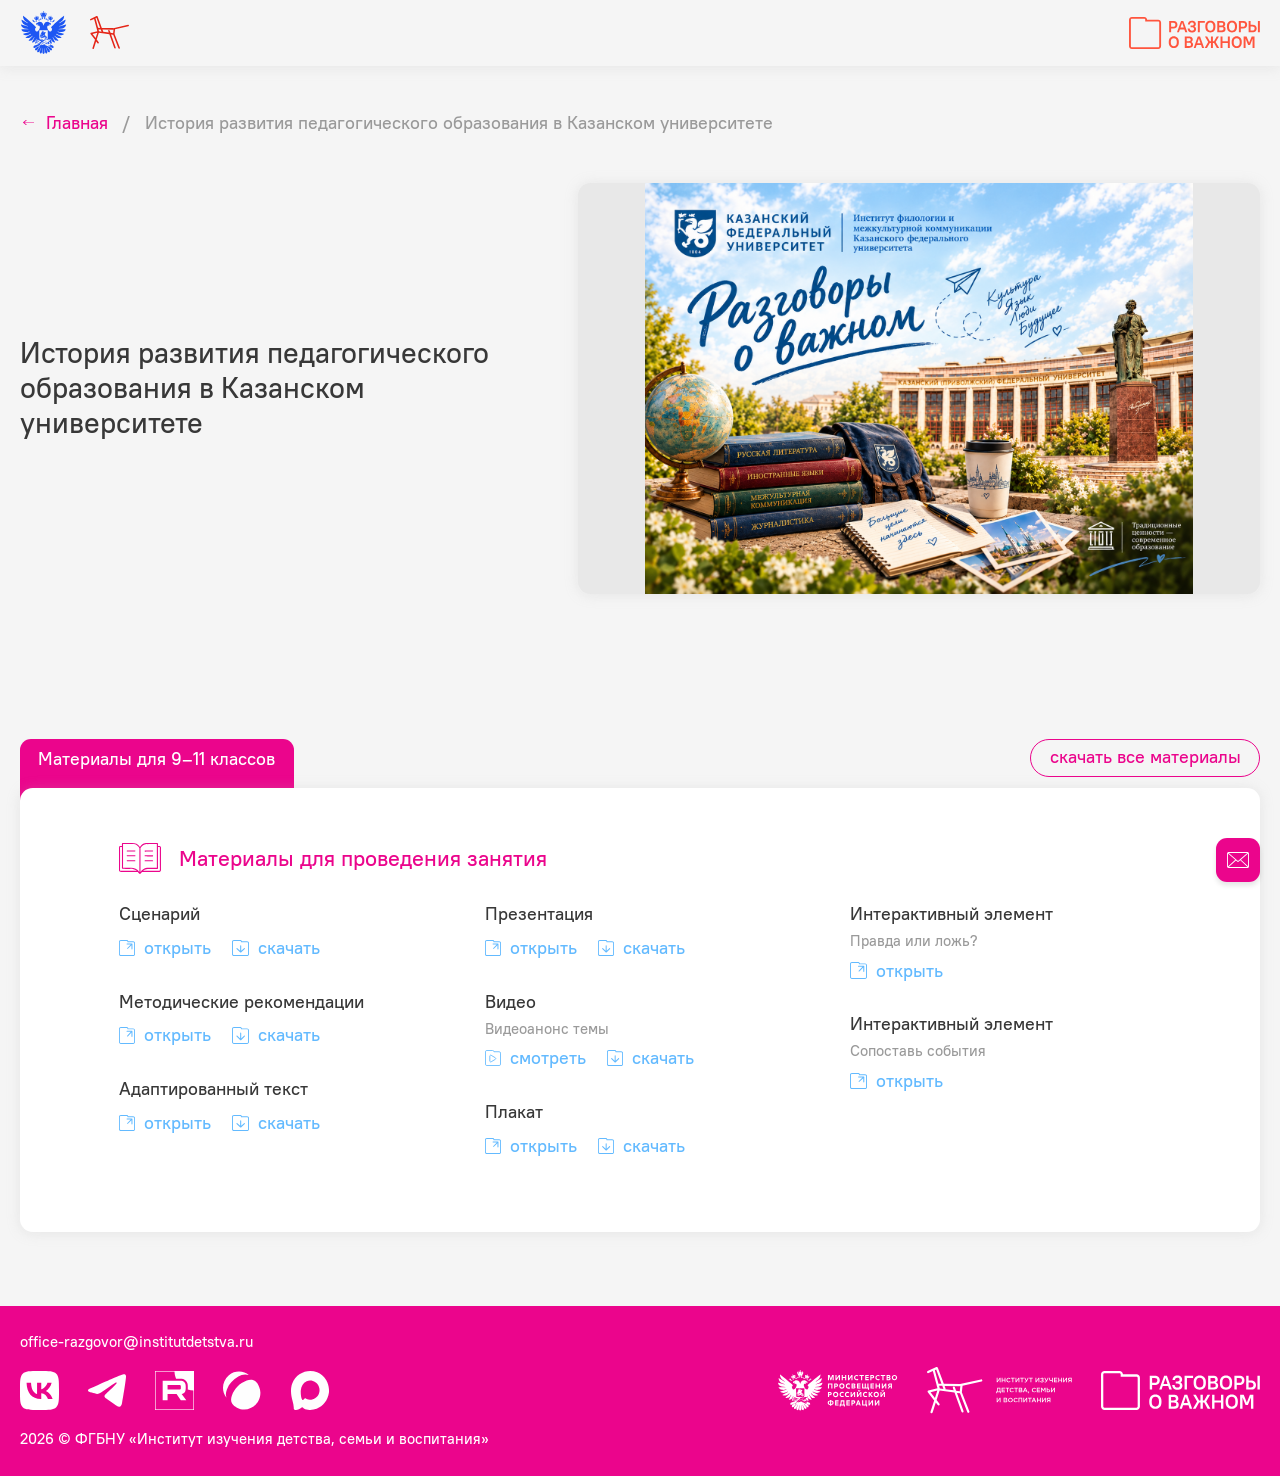
==== index.html @ 1e36cbd9 "Update index.html to change the link for the "Главная" breadcrumb to point to the new URL: https://р" ====
<!DOCTYPE html>
<html lang="ru">
<head>
  <meta charset="UTF-8">
  <meta name="viewport" content="width=device-width, initial-scale=1.0">
  <title>История развития педагогического образования в Казанском университете — Разговоры о важном</title>
  <link rel="stylesheet" href="css/styles.css">
</head>
<body>
  <header class="header">
    <div class="container">
      <img class="logo" src="img/v2/logo-minpros.svg" alt="Министерство просвещения">
      <img class="logo" src="img/logo-iidsv.svg" alt="ФГБНУ Институт изучения детства, семьи и воспитания">
      <img class="logo" src="img/logo-rov.svg" alt="Разговоры о важном">
    </div>
  </header>

  <main>
    <div class="breadcrumbs">
      <nav class="container" aria-label="breadcrumb">
        <ul itemscope itemtype="https://schema.org/BreadcrumbList">
          <li itemprop="itemListElement" itemscope itemtype="https://schema.org/ListItem">
            <a href="https://разговорыоважном.рф/" itemprop="item"><span itemprop="name">Главная</span></a>
            <meta itemprop="position" content="1">
          </li>
          <li itemprop="itemListElement" itemscope itemtype="https://schema.org/ListItem">
            <span itemprop="name">История развития педагогического образования в Казанском университете</span>
            <meta itemprop="position" content="2">
          </li>
        </ul>
      </nav>
    </div>

    <section class="hero-internal container">
      <div class="hero-text-internal">
        <h1 class="hero-title-internal">История развития педагогического образования в Казанском университете</h1>
      </div>
      <div class="internal-image">
        <img src="img/banner.png" alt="История развития педагогического образования в Казанском университете">
      </div>
    </section>

    <section id="klass_9-11" class="materials-section container">
      <div class="materials-header">
        <h2 class="internal-h2">Материалы для 9–11 классов</h2>
        <p class="materials-download">
          <a href="materials/all-materials.zip" class="materials-button" download>
            <img src="img/icons/v2/icon_download.svg" alt=""> Скачать все материалы
          </a>
        </p>
      </div>

      <div class="materials-content">
        <div class="material-column-header">
          <div class="material-icon">
            <img src="img/icons/v3/icon_doc.svg" alt="Документы">
          </div>
          <h3 class="material-title">Материалы для проведения занятия</h3>
        </div>

        <div class="materials-column">
          <div class="material-item">
            <strong>Сценарий</strong>
            <a href="materials/scenario.pdf" class="material-link" target="_blank" rel="noopener noreferrer">
              <img src="img/icons/v2/icon_open.svg" alt=""> Открыть
            </a>
            <a href="materials/scenario.pdf" class="material-link" download="Сценарий.pdf">
              <img src="img/icons/v2/icon_download.svg" alt=""> Скачать
            </a>
          </div>

          <div class="material-item">
            <strong>Методические рекомендации</strong>
            <a href="materials/guidelines.pdf" class="material-link" target="_blank" rel="noopener noreferrer">
              <img src="img/icons/v2/icon_open.svg" alt=""> Открыть
            </a>
            <a href="materials/guidelines.pdf" class="material-link" download="Методические рекомендации.pdf">
              <img src="img/icons/v2/icon_download.svg" alt=""> Скачать
            </a>
          </div>

          <div class="material-item">
            <strong>Адаптированный текст</strong>
            <a href="materials/adapted-text.pdf" class="material-link" target="_blank" rel="noopener noreferrer">
              <img src="img/icons/v2/icon_open.svg" alt=""> Открыть
            </a>
            <a href="materials/adapted-text.pdf" class="material-link" download="Адаптированный текст.pdf">
              <img src="img/icons/v2/icon_download.svg" alt=""> Скачать
            </a>
          </div>

          <div class="material-item">
            <strong>Презентация</strong>
            <a href="materials/presentation.pdf" class="material-link" target="_blank" rel="noopener noreferrer">
              <img src="img/icons/v2/icon_open.svg" alt=""> Открыть
            </a>
            <a href="materials/presentation.pdf" class="material-link" download="Презентация.pdf">
              <img src="img/icons/v2/icon_download.svg" alt=""> Скачать
            </a>
          </div>

          <div class="material-item">
            <strong>Видео</strong>
            <p>Видеоанонс темы</p>
            <a href="#" class="material-link">
              <img src="img/icons/v2/icon_play.svg" alt=""> Смотреть
            </a>
            <a href="#" class="material-link">
              <img src="img/icons/v2/icon_download.svg" alt=""> Скачать
            </a>
          </div>

          <div class="material-item">
            <strong>Плакат</strong>
            <a href="materials/poster.jpg" class="material-link" target="_blank" rel="noopener noreferrer">
              <img src="img/icons/v2/icon_open.svg" alt=""> Открыть
            </a>
            <a href="materials/poster.jpg" class="material-link" download="Плакат.jpg">
              <img src="img/icons/v2/icon_download.svg" alt=""> Скачать
            </a>
          </div>

          <div class="material-item">
            <strong>Интерактивный элемент</strong>
            <p>Правда или ложь?</p>
            <a href="truth-or-lie.html" class="material-link" target="_blank" rel="noopener noreferrer">
              <img src="img/icons/v2/icon_open.svg" alt=""> Открыть
            </a>
          </div>

          <div class="material-item">
            <strong>Интерактивный элемент</strong>
            <p>Сопоставь события</p>
            <a href="match-events.html" class="material-link" target="_blank" rel="noopener noreferrer">
              <img src="img/icons/v2/icon_open.svg" alt=""> Открыть
            </a>
          </div>
        </div>
      </div>
    </section>
  </main>

  <a href="#" class="button-to-up hidden" id="to-up" aria-label="Наверх"></a>
  <a href="#" class="floating-envelope" aria-label="Открыть форму" target="_blank" rel="noopener noreferrer">
    <img src="img/icons/envelope-icon.svg" alt="Форма">
  </a>

  <footer class="footer">
    <div class="container">
      <div class="footer-info">
        <p><a href="mailto:office-razgovor@institutdetstva.ru">office-razgovor@institutdetstva.ru</a></p>
        <div class="social-icons">
          <a href="https://vk.com/razgovory_o_vajnom" target="_blank" rel="noopener noreferrer">
            <img src="img/icons/vk.svg" alt="ВКонтакте">
          </a>
          <a href="https://t.me/razgovori_o_vajnom" target="_blank" rel="noopener noreferrer">
            <img src="img/icons/telegram.svg" alt="Telegram">
          </a>
          <a href="https://rutube.ru/u/razgovoryovajnom/" target="_blank" rel="noopener noreferrer">
            <img src="img/icons/rutube.svg" alt="RUTUBE">
          </a>
          <a href="https://clck.ru/37EMUv" target="_blank" rel="noopener noreferrer">
            <img src="img/icons/v2/sferum-footer.svg" alt="Сферум">
          </a>
          <a href="https://max.ru/razgovori_o_vajnom" target="_blank" rel="noopener noreferrer">
            <img src="img/icons/v2/max-footer.svg" alt="MAX">
          </a>
        </div>
        <p><span id="copyright-year">2026</span> © ФГБНУ «Институт изучения детства, семьи&nbsp;и&nbsp;воспитания»</p>
      </div>
      <div class="footer-logos">
        <a href="https://edu.gov.ru/" target="_blank" rel="noopener noreferrer">
          <img src="img/v2/logo-minpros-text.svg" alt="Министерство просвещения">
        </a>
        <a href="https://xn--80adrabb4aegksdjbafk0u.xn--p1ai" target="_blank" rel="noopener noreferrer">
          <img src="img/logo-iidsv-text.svg" alt="ФГБНУ Институт изучения детства, семьи и воспитания">
        </a>
        <img src="img/logo-rov.svg" alt="Разговоры о важном">
      </div>
    </div>
  </footer>

  <script>
    (function () {
      var btn = document.getElementById("to-up");
      var year = document.getElementById("copyright-year");
      if (year) year.textContent = String(new Date().getFullYear());

      function updateToUp() {
        if (!btn) return;
        if (window.scrollY > 200) {
          btn.classList.remove("hidden");
        } else {
          btn.classList.add("hidden");
        }
      }

      window.addEventListener("scroll", updateToUp, { passive: true });
      updateToUp();

      if (btn) {
        btn.addEventListener("click", function (e) {
          e.preventDefault();
          window.scrollTo({ top: 0, behavior: "smooth" });
        });
      }
    })();
  </script>
</body>
</html>
---- css/styles.css ----
@charset "UTF-8";

:root {
  --base-font-size: 24rem;
  --base-line-height: 1.2;
  --base-color: #383838;
  --base-bg: #F5F5F5;
  --base-transition: 0.2s ease-in-out;
  --container-padding: 22rem;
  --header-height: 72rem;
  --accent: #EB058C;
  --link-action: #63BAFF;
  --muted: #9A9A9A;
  font-size: 1px;
}

@media (width < 1400px) {
  :root {
    font-size: 0.0714285714vw;
  }
}

@media (width < 1025px) {
  :root {
    --base-font-size: 20rem;
    font-size: 1px;
  }
}

@media (width < 768px) {
  :root {
    --base-font-size: 16rem;
    --container-padding: 16rem;
  }
}

@font-face {
  font-family: "PT Root UI";
  src: url("../fonts/PTRootUI-Light.woff2") format("woff2");
  font-weight: 300;
  font-style: normal;
  font-display: swap;
}

@font-face {
  font-family: "PT Root UI";
  src: url("../fonts/PTRootUI-Regular.woff2") format("woff2");
  font-weight: 400;
  font-style: normal;
  font-display: swap;
}

@font-face {
  font-family: "PT Root UI";
  src: url("../fonts/PTRootUI-Medium.woff2") format("woff2");
  font-weight: 500;
  font-style: normal;
  font-display: swap;
}

@font-face {
  font-family: "PT Root UI";
  src: url("../fonts/PTRootUI-Bold.woff2") format("woff2");
  font-weight: 700;
  font-style: normal;
  font-display: swap;
}

*,
*::before,
*::after {
  box-sizing: border-box;
  min-width: 0;
  min-height: 0;
  padding: 0;
  margin: 0;
}

html {
  scroll-behavior: smooth;
  overflow-x: hidden;
  scroll-padding-top: min(var(--header-height) + 65rem, 137px);
}

@media (width < 768px) {
  html {
    scroll-padding-top: min(var(--header-height) + 60rem, 132px);
  }
}

body {
  display: flex;
  flex-direction: column;
  min-height: 100vh;
  margin: 0;
  font-family: "PT Root UI", Arial, sans-serif;
  font-size: var(--base-font-size);
  font-weight: 500;
  line-height: var(--base-line-height);
  color: var(--base-color);
  overflow: clip;
  background: var(--base-bg);
}

main {
  flex: 1;
}

a {
  color: inherit;
  text-decoration: none;
}

img {
  max-width: 100%;
  height: auto;
}

.container {
  width: 100%;
  max-width: 1400px;
  padding: 0 var(--container-padding);
  margin: 0 auto;
}

/* Header */
.header {
  box-shadow: 0 1rem 13.8rem rgba(182, 182, 182, 0.25);
  position: sticky;
  top: 0;
  z-index: 100;
  height: var(--header-height);
  padding: 12rem 0;
  background: var(--base-bg);
}

.header .container {
  display: flex;
  gap: 24rem;
  align-items: center;
  height: 100%;
}

.header .logo:nth-child(1) {
  width: 52rem;
}

.header .logo:nth-child(2) {
  width: 43rem;
}

.header .logo:nth-child(3) {
  width: 143rem;
  margin-left: auto;
}

@media (width < 768px) {
  .header .container {
    gap: 14rem;
  }

  .header .logo:nth-child(1) {
    width: 30rem;
  }

  .header .logo:nth-child(2) {
    width: 25rem;
  }

  .header .logo:nth-child(3) {
    width: 83rem;
  }
}

/* Breadcrumbs */
.breadcrumbs {
  position: sticky;
  top: calc(var(--header-height) - 30rem);
  z-index: 99;
  padding-top: 50rem;
  padding-bottom: 20rem;
  margin-bottom: 30px;
  font-size: 20rem;
  line-height: 1.25;
  color: var(--muted);
  background: var(--base-bg);
}

.breadcrumbs ul {
  display: flex;
  gap: 16rem;
  list-style: none;
}

.breadcrumbs li {
  display: flex;
  gap: inherit;
  min-width: 0;
}

.breadcrumbs li:first-child {
  min-width: max-content;
}

.breadcrumbs li:first-child a {
  display: flex;
  gap: 10rem;
  align-items: center;
}

.breadcrumbs li:first-child a::before {
  content: "";
  flex: none;
  width: 18rem;
  aspect-ratio: 18 / 8;
  background: currentColor;
  mask: url("../img/arrow-left.svg") 50% / 12rem no-repeat;
  -webkit-mask: url("../img/arrow-left.svg") 50% / 12rem no-repeat;
}

.breadcrumbs li:not(:last-child)::after {
  content: "/";
  flex: none;
}

.breadcrumbs a {
  color: var(--accent);
}

@media (hover: hover) {
  .breadcrumbs a:hover {
    text-decoration: underline;
  }
}

.breadcrumbs span {
  overflow: hidden;
  white-space: nowrap;
  text-overflow: ellipsis;
}

@media (width < 768px) {
  .breadcrumbs {
    top: var(--header-height);
    padding-top: 20rem;
    margin-bottom: 20rem;
    font-size: 16rem;
  }

  .breadcrumbs ul {
    gap: 6rem;
  }
}

/* Hero */
.hero-internal {
  display: grid;
  grid-template-columns: 535fr 746fr;
  gap: 75rem;
  margin-bottom: 158rem;
}

.hero-text-internal {
  display: flex;
  flex-direction: column;
  justify-content: center;
}

.hero-title-internal {
  margin: 0;
  font-size: 32rem;
  font-weight: 500;
  line-height: 1.1875;
}

.internal-image img {
  box-shadow: 0 1rem 13.8rem rgba(182, 182, 182, 0.25);
  display: block;
  width: 100%;
  min-height: 100%;
  aspect-ratio: 746 / 450;
  object-fit: contain;
  border-radius: 14rem;
  background: #e8e8e8;
}

@media (width < 1025px) {
  .hero-internal {
    grid-template-columns: none;
    gap: 32rem;
    padding-top: 20rem;
    margin-bottom: 100rem;
  }

  .internal-image {
    grid-row: 1;
  }

  .hero-title-internal {
    font-size: 24rem;
  }
}

@media (width < 768px) {
  .hero-internal {
    padding-top: 0;
    margin-bottom: 86rem;
  }

  .hero-title-internal {
    font-size: 18rem;
  }
}

/* Materials */
.materials-header {
  display: flex;
  gap: 24rem;
  align-items: flex-start;
  justify-content: space-between;
}

.materials-header .internal-h2 {
  padding: 16rem 20rem 60rem;
  margin-top: 0;
  margin-bottom: -36rem;
  font-size: 20rem;
  font-weight: 500;
  line-height: 14rem;
  color: #fff;
  overflow: hidden;
  white-space: nowrap;
  text-overflow: ellipsis;
  border-radius: 12rem;
  background: var(--accent);
}

.materials-content {
  box-shadow: 0 1rem 13.8rem rgba(182, 182, 182, 0.25);
  position: relative;
  padding: 60rem 108rem 80rem;
  border-radius: 14rem;
  background: #fff;
}

.material-column-header {
  display: flex;
  align-items: center;
  gap: 20rem;
  margin-bottom: 32rem;
}

.materials-column {
  margin-bottom: -32rem;
  column-count: 3;
  column-gap: 60rem;
}

.material-icon {
  flex-shrink: 0;
  width: 46rem;
  aspect-ratio: 46 / 34;
}

.material-icon img {
  width: 100%;
  height: 100%;
  object-fit: contain;
}

.material-title {
  margin: 0;
  font-size: 24rem;
  font-weight: 500;
  color: var(--accent);
}

.material-item {
  padding-bottom: 32rem;
  break-inside: avoid;
  page-break-inside: avoid;
}

.material-item > strong {
  display: block;
  margin-bottom: 10rem;
  font-size: 20rem;
  line-height: 1.25;
  font-weight: 500;
}

.material-item p {
  margin-bottom: 10rem;
  font-size: 16rem;
  line-height: 0.9375;
  color: var(--muted);
}

.material-link {
  display: inline-flex;
  gap: 10rem;
  align-items: center;
  font-size: 20rem;
  line-height: 1.2;
  color: var(--link-action);
  text-decoration: none;
  text-transform: lowercase;
  transition: color var(--base-transition);
}

.material-link img {
  flex: none;
  width: 18rem;
  height: 18rem;
  object-fit: contain;
}

.material-link + .material-link {
  margin-left: 16rem;
}

.material-link:hover {
  text-decoration: underline;
}

.materials-download {
  flex: none;
}

.materials-button {
  --height: 42rem;
  --line-height: 1.25;
  --padding-y: calc((var(--height) - 2px - var(--line-height) * 1em) / 2);
  --padding-x: 20rem;
  display: inline-block;
  vertical-align: top;
  max-width: 100%;
  padding: var(--padding-y) var(--padding-x);
  font-size: 20rem;
  line-height: 1.25;
  color: var(--accent);
  text-decoration: none;
  text-transform: lowercase;
  overflow: hidden;
  white-space: nowrap;
  text-overflow: ellipsis;
  border: 1px solid var(--accent);
  border-radius: 32rem;
  user-select: none;
  transition: color var(--base-transition), background-color var(--base-transition);
}

.materials-button img {
  display: none;
}

@media (hover: hover) {
  .materials-button:hover {
    color: #fff;
    background-color: var(--accent);
  }
}

@media (width < 1025px) {
  .materials-content {
    padding-right: 60rem;
    padding-left: 60rem;
  }

  .materials-column {
    column-count: 2;
  }
}

@media (width < 768px) {
  .materials-header {
    flex-direction: column;
    gap: 0;
    align-items: initial;
  }

  .materials-header .internal-h2 {
    padding-bottom: 50rem;
    font-size: 18rem;
    line-height: 13rem;
    text-align: center;
  }

  .materials-content {
    padding-top: 86rem;
    padding-right: 16rem;
    padding-left: 16rem;
    margin-top: -54rem;
  }

  .materials-column {
    column-count: 1;
  }

  .material-title {
    font-size: 18rem;
  }

  .material-item > strong {
    font-size: 18rem;
  }

  .material-link {
    font-size: 18rem;
  }

  .materials-download {
    position: relative;
    z-index: 1;
    padding-top: 20rem;
    text-align: center;
  }

  .materials-button {
    --height: 34rem;
    font-size: 18rem;
  }
}

/* Footer */
.footer {
  padding: 30rem 0;
  margin-top: 80rem;
  font-size: 16rem;
  font-weight: 500;
  line-height: 1.25;
  color: #fff;
  background: var(--accent);
}

.footer .container {
  display: flex;
  gap: 24rem;
  align-items: center;
  justify-content: space-between;
}

.footer-info {
  display: flex;
  flex-direction: column;
  gap: 22rem;
}

.footer-info a:hover {
  text-decoration: underline;
}

.footer-logos {
  display: flex;
  flex-wrap: wrap;
  gap: 18rem 32rem;
  align-items: center;
  justify-content: flex-end;
}

.footer-logos > * {
  flex: none;
  max-width: 100%;
}

.footer-logos > *:nth-child(1) {
  width: 131rem;
}

.footer-logos > *:nth-child(2) {
  width: 158rem;
}

.footer-logos > *:nth-child(3) {
  width: 174rem;
  filter: brightness(0) invert(1);
}

.footer-logos a img,
.footer-logos > img {
  display: block;
  width: 100%;
}

.social-icons {
  display: flex;
  flex-wrap: wrap;
  gap: 18rem 32rem;
  align-items: center;
}

.social-icons a {
  flex: none;
  width: 42rem;
  aspect-ratio: 1;
  transition: opacity var(--base-transition);
}

.social-icons a img {
  display: block;
  width: 100%;
  height: 100%;
}

.social-icons a:hover {
  opacity: 0.7;
}

@media (width < 768px) {
  .footer .container {
    flex-direction: column;
    gap: 80rem;
    align-items: initial;
  }

  .footer-info {
    order: 1;
    text-align: center;
  }

  .footer-logos {
    justify-content: center;
  }

  .footer-logos > *:nth-child(1) {
    width: 120rem;
  }

  .footer-logos > *:nth-child(2) {
    width: 150rem;
  }

  .footer-logos > *:nth-child(3) {
    width: 165rem;
  }

  .social-icons {
    justify-content: center;
  }
}

/* Floating actions */
.floating-envelope {
  position: fixed;
  bottom: 20rem;
  right: var(--container-padding);
  z-index: 50;
  width: 48rem;
  aspect-ratio: 1;
  background: var(--accent);
  color: white;
  display: flex;
  justify-content: center;
  align-items: center;
  border-radius: 12rem;
  box-shadow: 0 4rem 6rem rgba(0, 0, 0, 0.1);
  transition: transform var(--base-transition);
}

.floating-envelope img {
  width: 24rem;
}

@media (hover: hover) {
  .floating-envelope:hover {
    transform: scale(1.1);
  }
}

.button-to-up {
  position: fixed;
  left: var(--container-padding);
  bottom: 20rem;
  z-index: 50;
  display: flex;
  align-items: center;
  justify-content: center;
  width: 48rem;
  aspect-ratio: 1;
  background: var(--accent);
  border-radius: 12rem;
  color: #fff;
  box-shadow: 0 4rem 6rem rgba(0, 0, 0, 0.1);
  transition: visibility var(--base-transition), opacity var(--base-transition), transform var(--base-transition);
}

.button-to-up::after {
  content: "";
  width: 12rem;
  aspect-ratio: 6 / 9;
  background: currentColor;
  mask: url("../img/icons/arrow-up.svg") 50% / contain no-repeat;
  -webkit-mask: url("../img/icons/arrow-up.svg") 50% / contain no-repeat;
}

.button-to-up.hidden {
  visibility: hidden;
  opacity: 0;
  pointer-events: none;
}

@media (hover: hover) {
  .button-to-up:hover {
    transform: scale(1.1);
  }
}
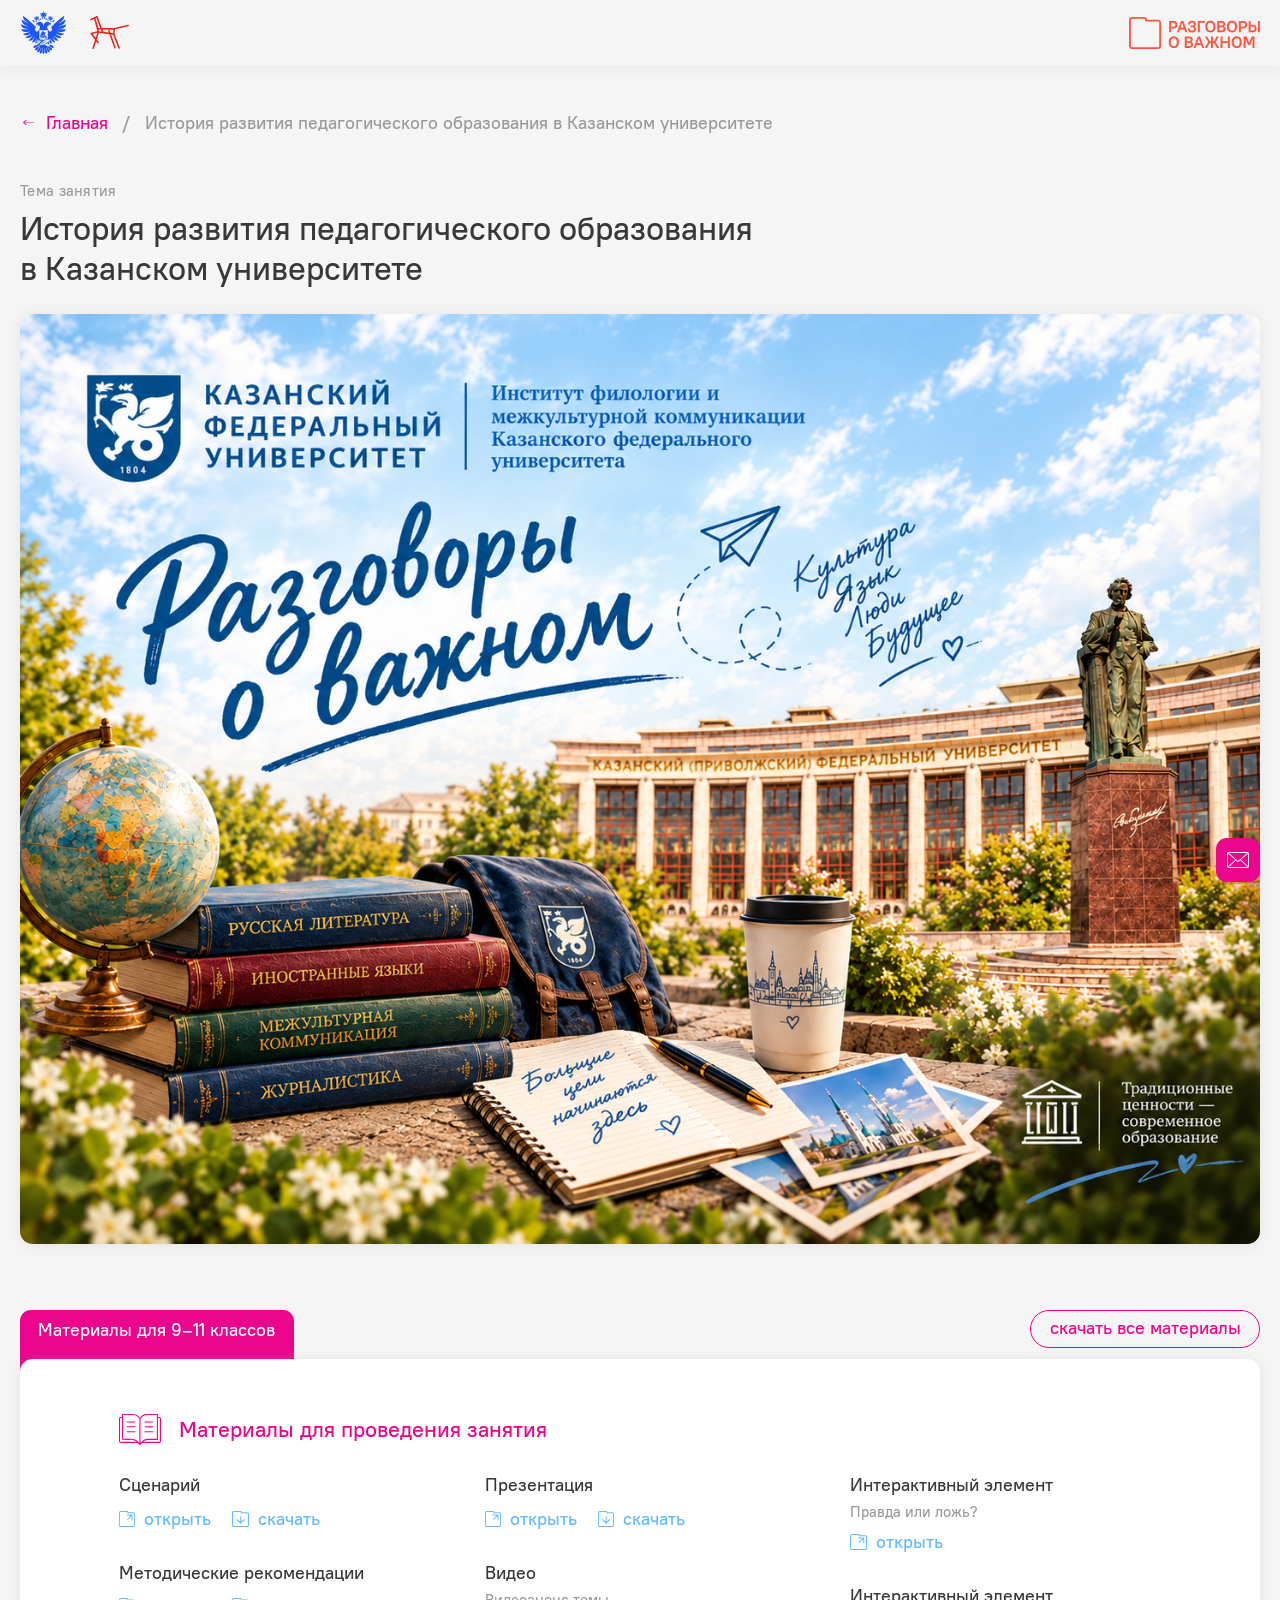
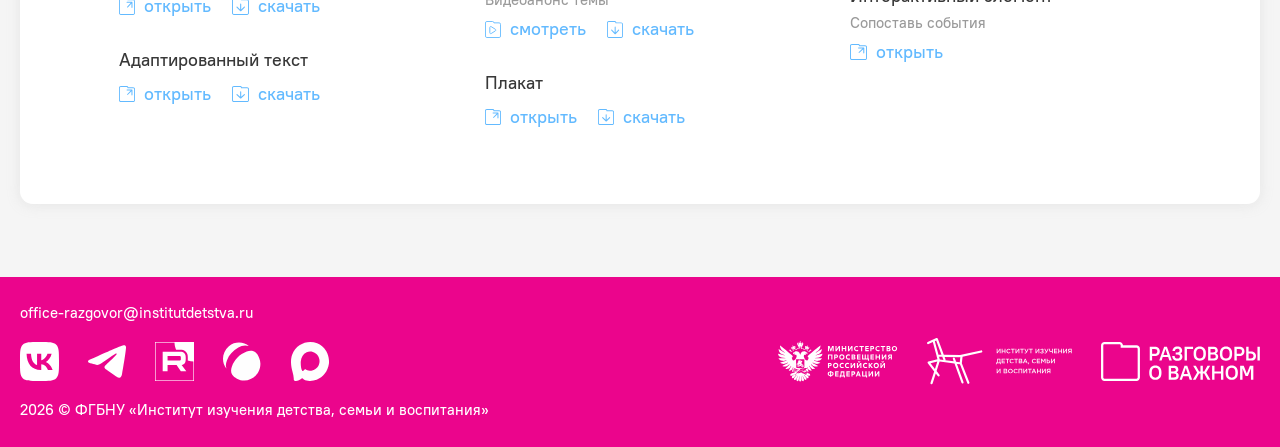
==== commit 694c3e5c: "Refactor hero section in index.html and styles.css: update layout to flexbox, add eyebrow text, and " ====
--- a/index.html
+++ b/index.html
@@ -33,7 +33,8 @@
 
     <section class="hero-internal container">
       <div class="hero-text-internal">
-        <h1 class="hero-title-internal">История развития педагогического образования в Казанском университете</h1>
+        <p class="hero-eyebrow">Тема занятия</p>
+        <h1 class="hero-title-internal">История развития педагогического образования в&nbsp;Казанском университете</h1>
       </div>
       <div class="internal-image">
         <img src="img/banner.png" alt="История развития педагогического образования в Казанском университете">
--- a/css/styles.css
+++ b/css/styles.css
@@ -254,61 +254,72 @@
 
 /* Hero */
 .hero-internal {
-  display: grid;
-  grid-template-columns: 535fr 746fr;
-  gap: 75rem;
-  margin-bottom: 158rem;
+  display: flex;
+  flex-direction: column;
+  gap: 28rem;
+  margin-bottom: 72rem;
 }
 
 .hero-text-internal {
   display: flex;
   flex-direction: column;
-  justify-content: center;
+  gap: 10rem;
+  max-width: 920rem;
+}
+
+.hero-eyebrow {
+  margin: 0;
+  font-size: 16rem;
+  font-weight: 500;
+  line-height: 1.2;
+  letter-spacing: 0.02em;
+  color: var(--muted);
 }
 
 .hero-title-internal {
   margin: 0;
-  font-size: 32rem;
+  font-size: 36rem;
   font-weight: 500;
-  line-height: 1.1875;
+  line-height: 1.2;
+}
+
+.internal-image {
+  width: 100%;
 }
 
 .internal-image img {
   box-shadow: 0 1rem 13.8rem rgba(182, 182, 182, 0.25);
   display: block;
   width: 100%;
-  min-height: 100%;
-  aspect-ratio: 746 / 450;
-  object-fit: contain;
+  height: auto;
+  object-fit: cover;
   border-radius: 14rem;
-  background: #e8e8e8;
+  background: transparent;
 }
 
 @media (width < 1025px) {
   .hero-internal {
-    grid-template-columns: none;
-    gap: 32rem;
-    padding-top: 20rem;
-    margin-bottom: 100rem;
-  }
-
-  .internal-image {
-    grid-row: 1;
+    gap: 20rem;
+    margin-bottom: 56rem;
   }
 
   .hero-title-internal {
-    font-size: 24rem;
+    font-size: 28rem;
   }
 }
 
 @media (width < 768px) {
   .hero-internal {
-    padding-top: 0;
-    margin-bottom: 86rem;
+    gap: 16rem;
+    margin-bottom: 40rem;
+  }
+
+  .hero-eyebrow {
+    font-size: 14rem;
   }
 
   .hero-title-internal {
-    font-size: 18rem;
+    font-size: 22rem;
   }
 }
 
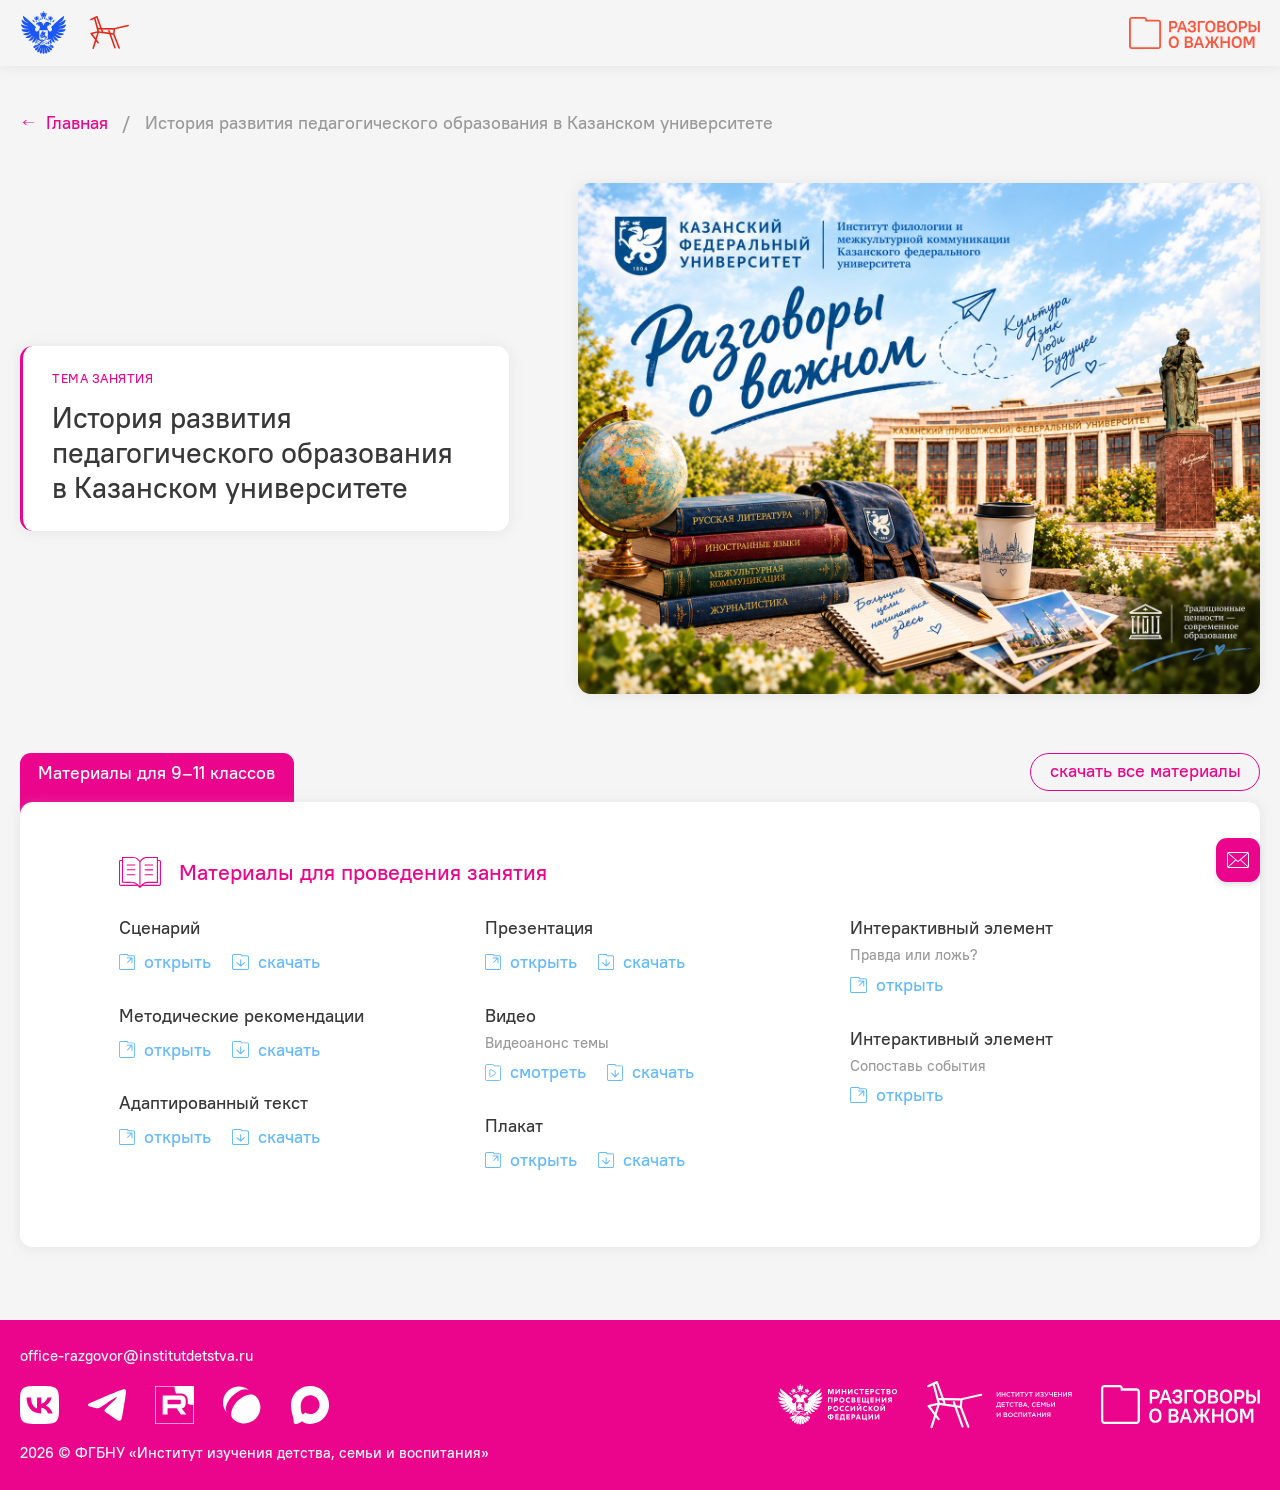
==== commit 929b821c: "Link the floating envelope button to the Yandex feedback form." ====
--- a/index.html
+++ b/index.html
@@ -142,7 +142,7 @@
   </main>
 
   <a href="#" class="button-to-up hidden" id="to-up" aria-label="Наверх"></a>
-  <a href="#" class="floating-envelope" aria-label="Открыть форму" target="_blank" rel="noopener noreferrer">
+  <a href="https://forms.yandex.ru/u/6ac4ff049029028b1fa51f60/" class="floating-envelope" aria-label="Открыть форму" target="_blank" rel="noopener noreferrer">
     <img src="img/icons/envelope-icon.svg" alt="Форма">
   </a>
 
--- a/css/styles.css
+++ b/css/styles.css
@@ -254,37 +254,40 @@
 
 /* Hero */
 .hero-internal {
+  display: grid;
+  grid-template-columns: 535fr 746fr;
+  gap: 75rem;
+  align-items: center;
+  margin-bottom: 64rem;
+}
+
+.hero-text-internal {
   display: flex;
   flex-direction: column;
-  gap: 28rem;
-  margin-bottom: 72rem;
-}
-
-.hero-text-internal {
-  display: flex;
-  flex-direction: column;
-  gap: 10rem;
-  max-width: 920rem;
+  gap: 16rem;
+  justify-content: center;
+  padding: 28rem 32rem;
+  border-radius: 14rem;
+  background: #fff;
+  box-shadow: 0 1rem 13.8rem rgba(182, 182, 182, 0.25);
+  border-left: 4rem solid var(--accent);
 }
 
 .hero-eyebrow {
   margin: 0;
-  font-size: 16rem;
+  font-size: 14rem;
   font-weight: 500;
   line-height: 1.2;
-  letter-spacing: 0.02em;
-  color: var(--muted);
+  letter-spacing: 0.04em;
+  text-transform: uppercase;
+  color: var(--accent);
 }
 
 .hero-title-internal {
   margin: 0;
-  font-size: 36rem;
+  font-size: 32rem;
   font-weight: 500;
-  line-height: 1.2;
-}
-
-.internal-image {
-  width: 100%;
+  line-height: 1.1875;
 }
 
 .internal-image img {
@@ -299,27 +302,42 @@
 
 @media (width < 1025px) {
   .hero-internal {
-    gap: 20rem;
-    margin-bottom: 56rem;
+    grid-template-columns: none;
+    gap: 32rem;
+    padding-top: 20rem;
+    margin-bottom: 48rem;
+  }
+
+  .internal-image {
+    grid-row: 1;
+  }
+
+  .hero-text-internal {
+    padding: 22rem 24rem;
   }
 
   .hero-title-internal {
-    font-size: 28rem;
+    font-size: 24rem;
   }
 }
 
 @media (width < 768px) {
   .hero-internal {
-    gap: 16rem;
-    margin-bottom: 40rem;
+    padding-top: 0;
+    margin-bottom: 36rem;
+  }
+
+  .hero-text-internal {
+    padding: 18rem 18rem;
+    gap: 12rem;
   }
 
   .hero-eyebrow {
-    font-size: 14rem;
+    font-size: 12rem;
   }
 
   .hero-title-internal {
-    font-size: 22rem;
+    font-size: 18rem;
   }
 }
 
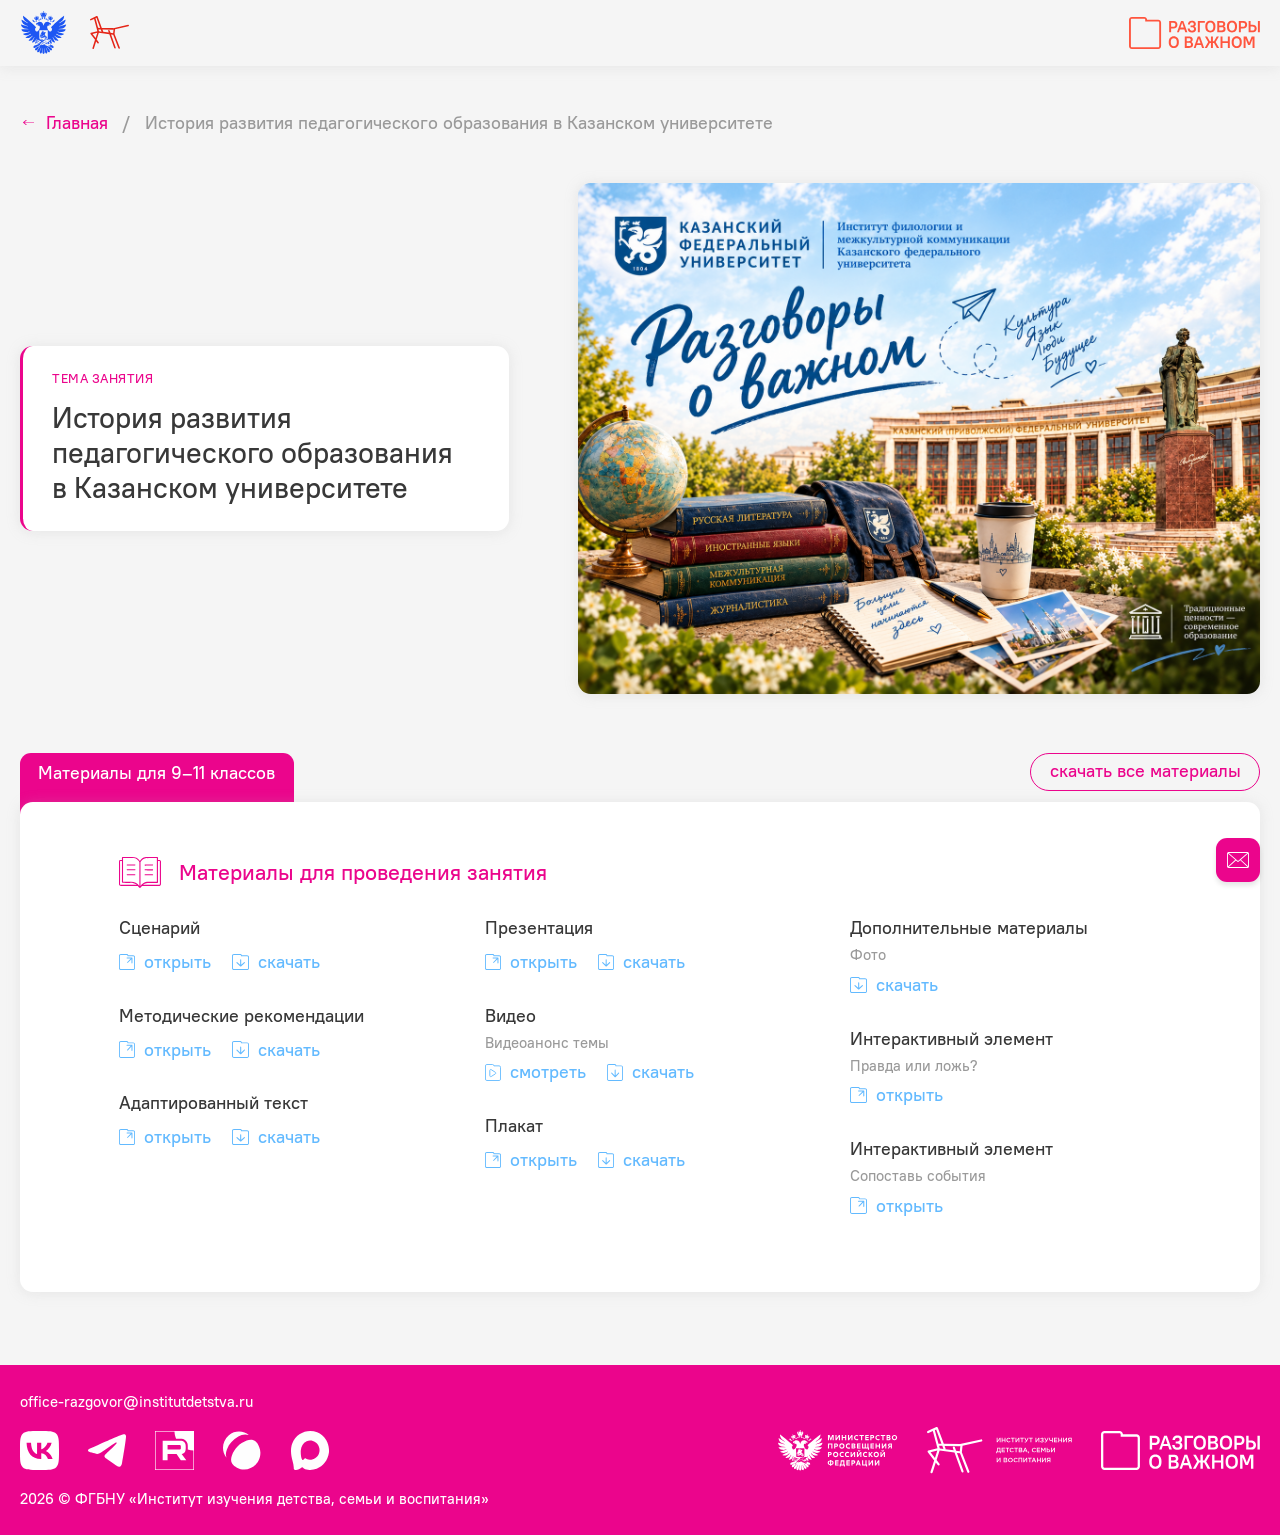
==== commit eb0fe39e: "Add photo archive as additional materials with a download link." ====
--- a/index.html
+++ b/index.html
@@ -122,6 +122,14 @@
           </div>
 
           <div class="material-item">
+            <strong>Дополнительные материалы</strong>
+            <p>Фото</p>
+            <a href="materials/foto.zip" class="material-link" download="FOTO.zip">
+              <img src="img/icons/v2/icon_download.svg" alt=""> Скачать
+            </a>
+          </div>
+
+          <div class="material-item">
             <strong>Интерактивный элемент</strong>
             <p>Правда или ложь?</p>
             <a href="truth-or-lie.html" class="material-link" target="_blank" rel="noopener noreferrer">
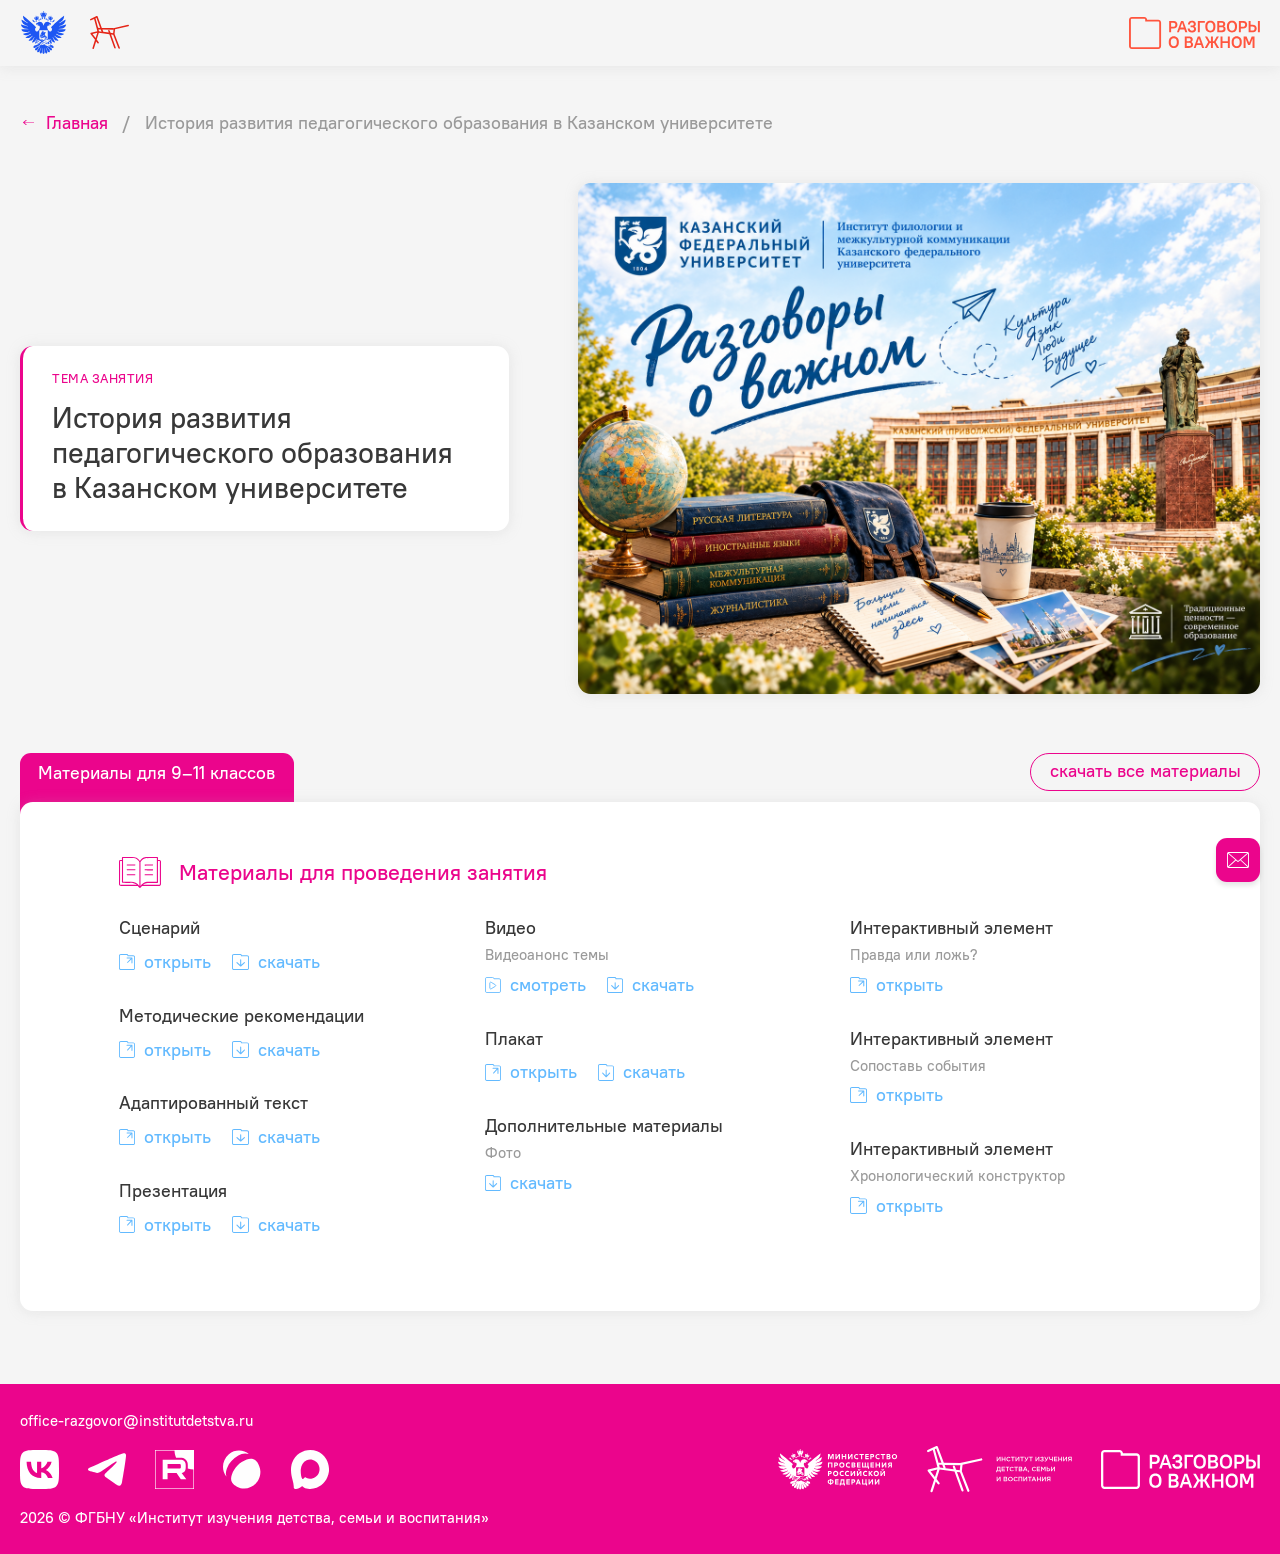
==== commit d01ae470: "Add chronological constructor interactive and link it from the main page." ====
--- a/index.html
+++ b/index.html
@@ -144,6 +144,14 @@
               <img src="img/icons/v2/icon_open.svg" alt=""> Открыть
             </a>
           </div>
+
+          <div class="material-item">
+            <strong>Интерактивный элемент</strong>
+            <p>Хронологический конструктор</p>
+            <a href="chronology.html" class="material-link" target="_blank" rel="noopener noreferrer">
+              <img src="img/icons/v2/icon_open.svg" alt=""> Открыть
+            </a>
+          </div>
         </div>
       </div>
     </section>
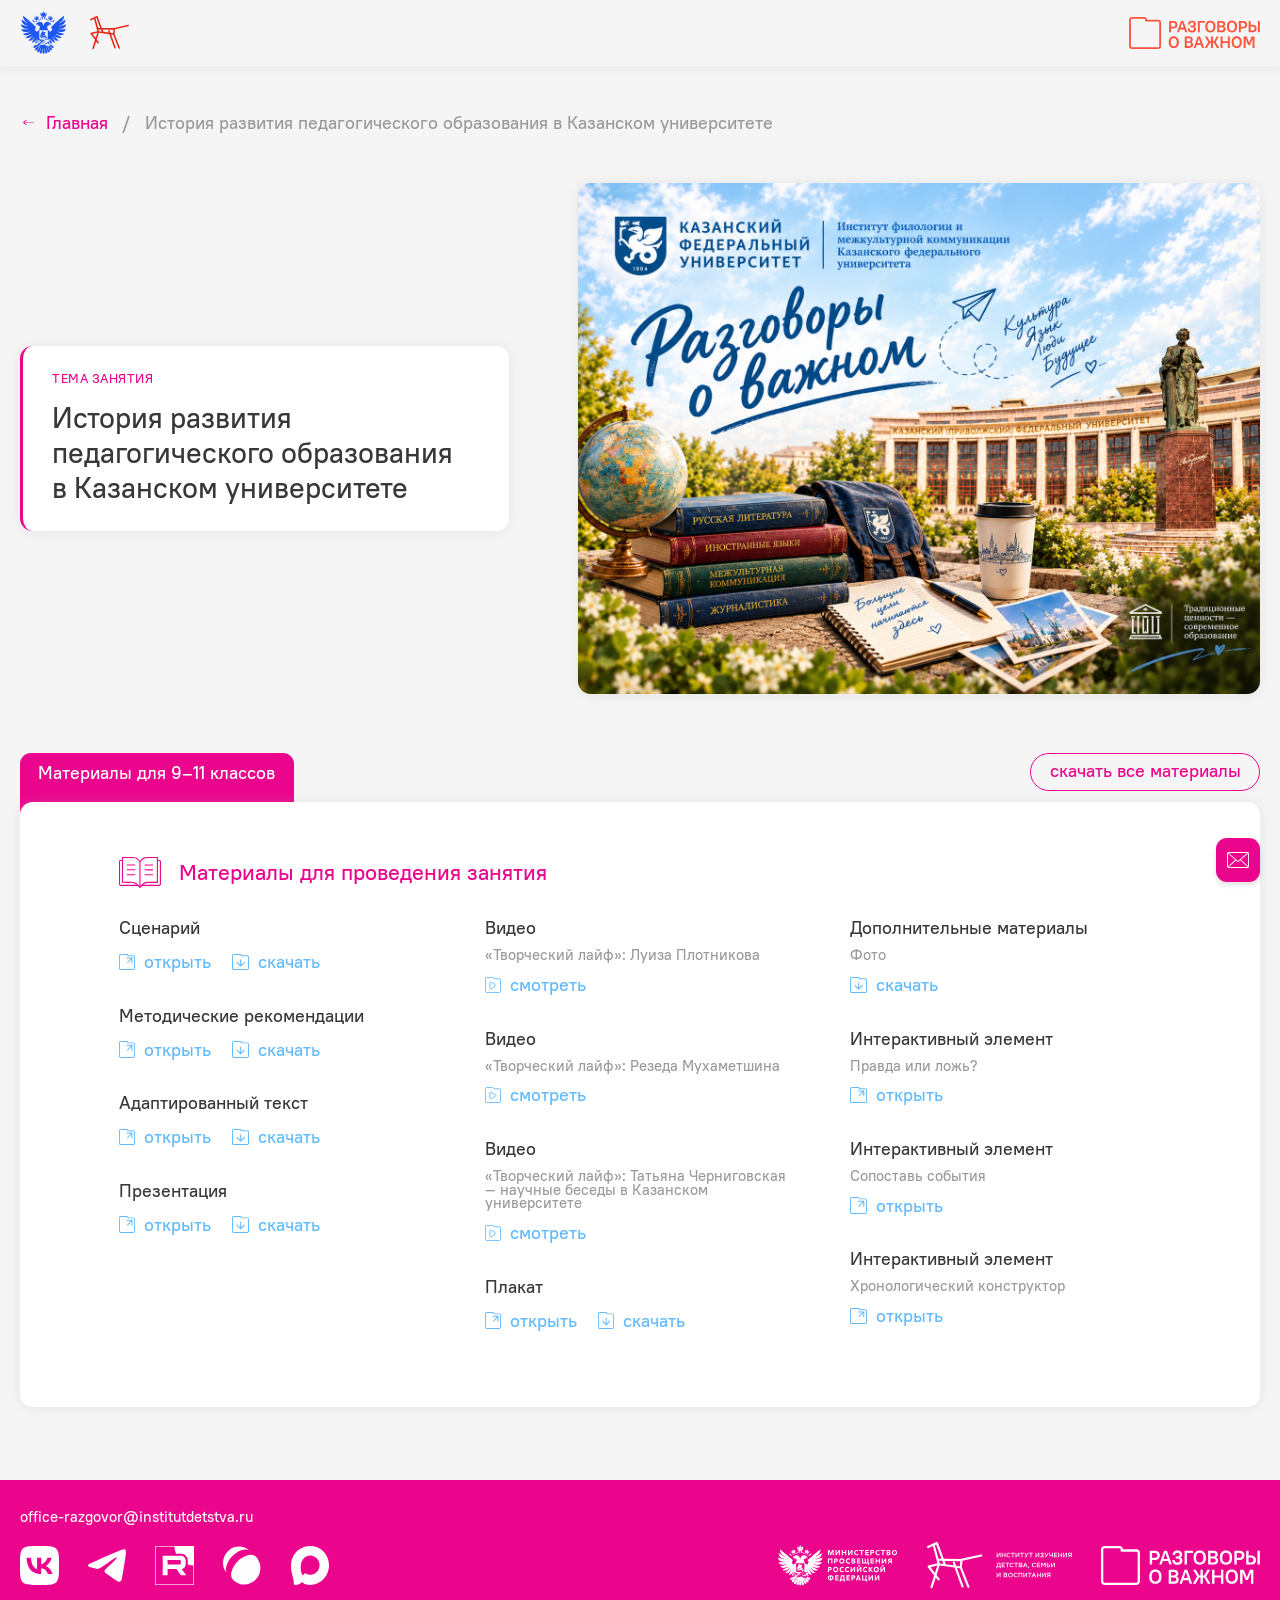
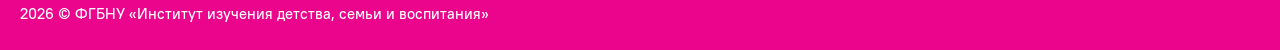
==== commit d0728b9e: "Add three Creative Life video links to the materials section." ====
--- a/index.html
+++ b/index.html
@@ -102,12 +102,25 @@
 
           <div class="material-item">
             <strong>Видео</strong>
-            <p>Видеоанонс темы</p>
-            <a href="#" class="material-link">
+            <p>«Творческий лайф»: Луиза Плотникова</p>
+            <a href="https://vkvideo.ru/video-18477997_456239277?pl=-18477997_1" class="material-link" target="_blank" rel="noopener noreferrer">
               <img src="img/icons/v2/icon_play.svg" alt=""> Смотреть
             </a>
-            <a href="#" class="material-link">
-              <img src="img/icons/v2/icon_download.svg" alt=""> Скачать
+          </div>
+
+          <div class="material-item">
+            <strong>Видео</strong>
+            <p>«Творческий лайф»: Резеда Мухаметшина</p>
+            <a href="https://rutube.ru/video/5632123da08640d9735957460d48868e/?playlist=420842" class="material-link" target="_blank" rel="noopener noreferrer">
+              <img src="img/icons/v2/icon_play.svg" alt=""> Смотреть
+            </a>
+          </div>
+
+          <div class="material-item">
+            <strong>Видео</strong>
+            <p>«Творческий лайф»: Татьяна Черниговская — научные беседы в Казанском университете</p>
+            <a href="https://vkvideo.ru/video-22463417_456252518?pl=-18477997_1" class="material-link" target="_blank" rel="noopener noreferrer">
+              <img src="img/icons/v2/icon_play.svg" alt=""> Смотреть
             </a>
           </div>
 
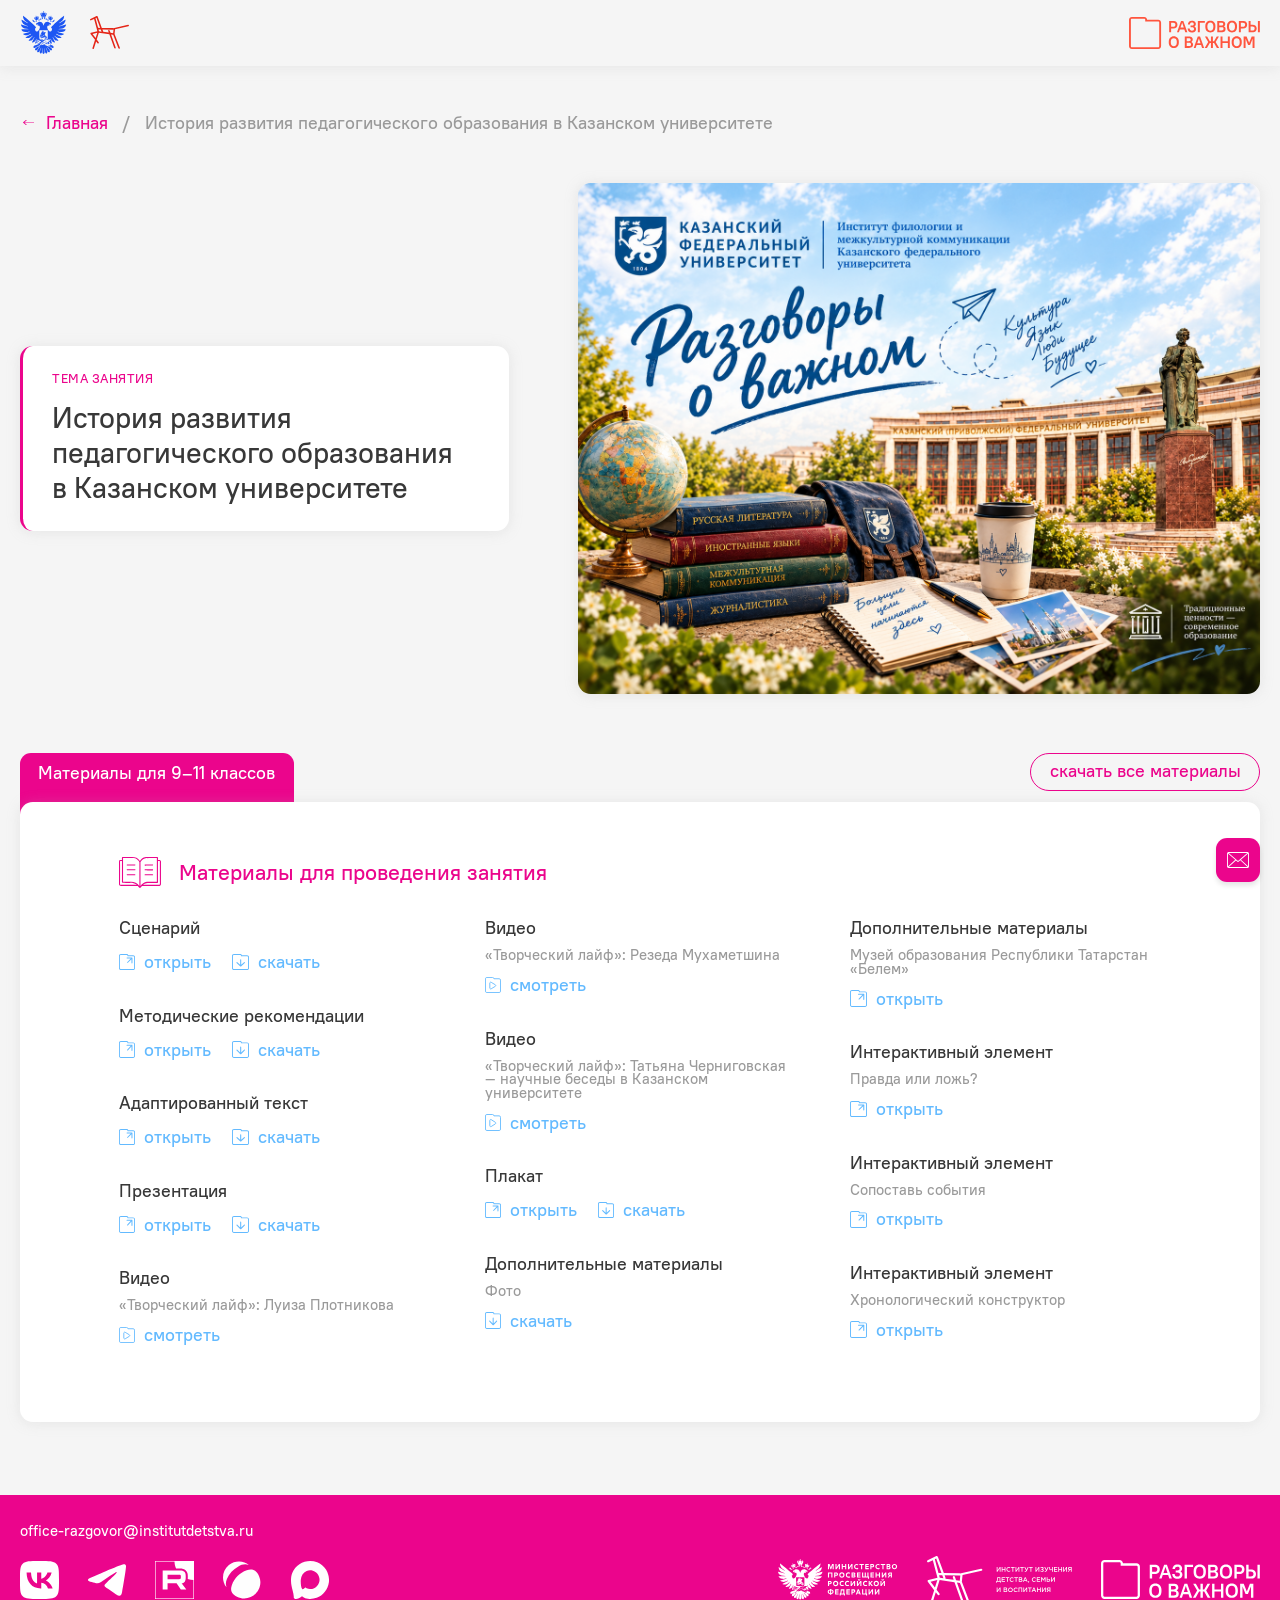
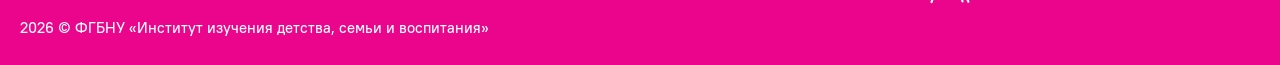
==== commit af8af6b7: "Add Belem education museum link under additional materials." ====
--- a/index.html
+++ b/index.html
@@ -143,6 +143,14 @@
           </div>
 
           <div class="material-item">
+            <strong>Дополнительные материалы</strong>
+            <p>Музей образования Республики Татарстан «Белем»</p>
+            <a href="https://vk.ru/belemmuseum" class="material-link" target="_blank" rel="noopener noreferrer">
+              <img src="img/icons/v2/icon_open.svg" alt=""> Открыть
+            </a>
+          </div>
+
+          <div class="material-item">
             <strong>Интерактивный элемент</strong>
             <p>Правда или ложь?</p>
             <a href="truth-or-lie.html" class="material-link" target="_blank" rel="noopener noreferrer">
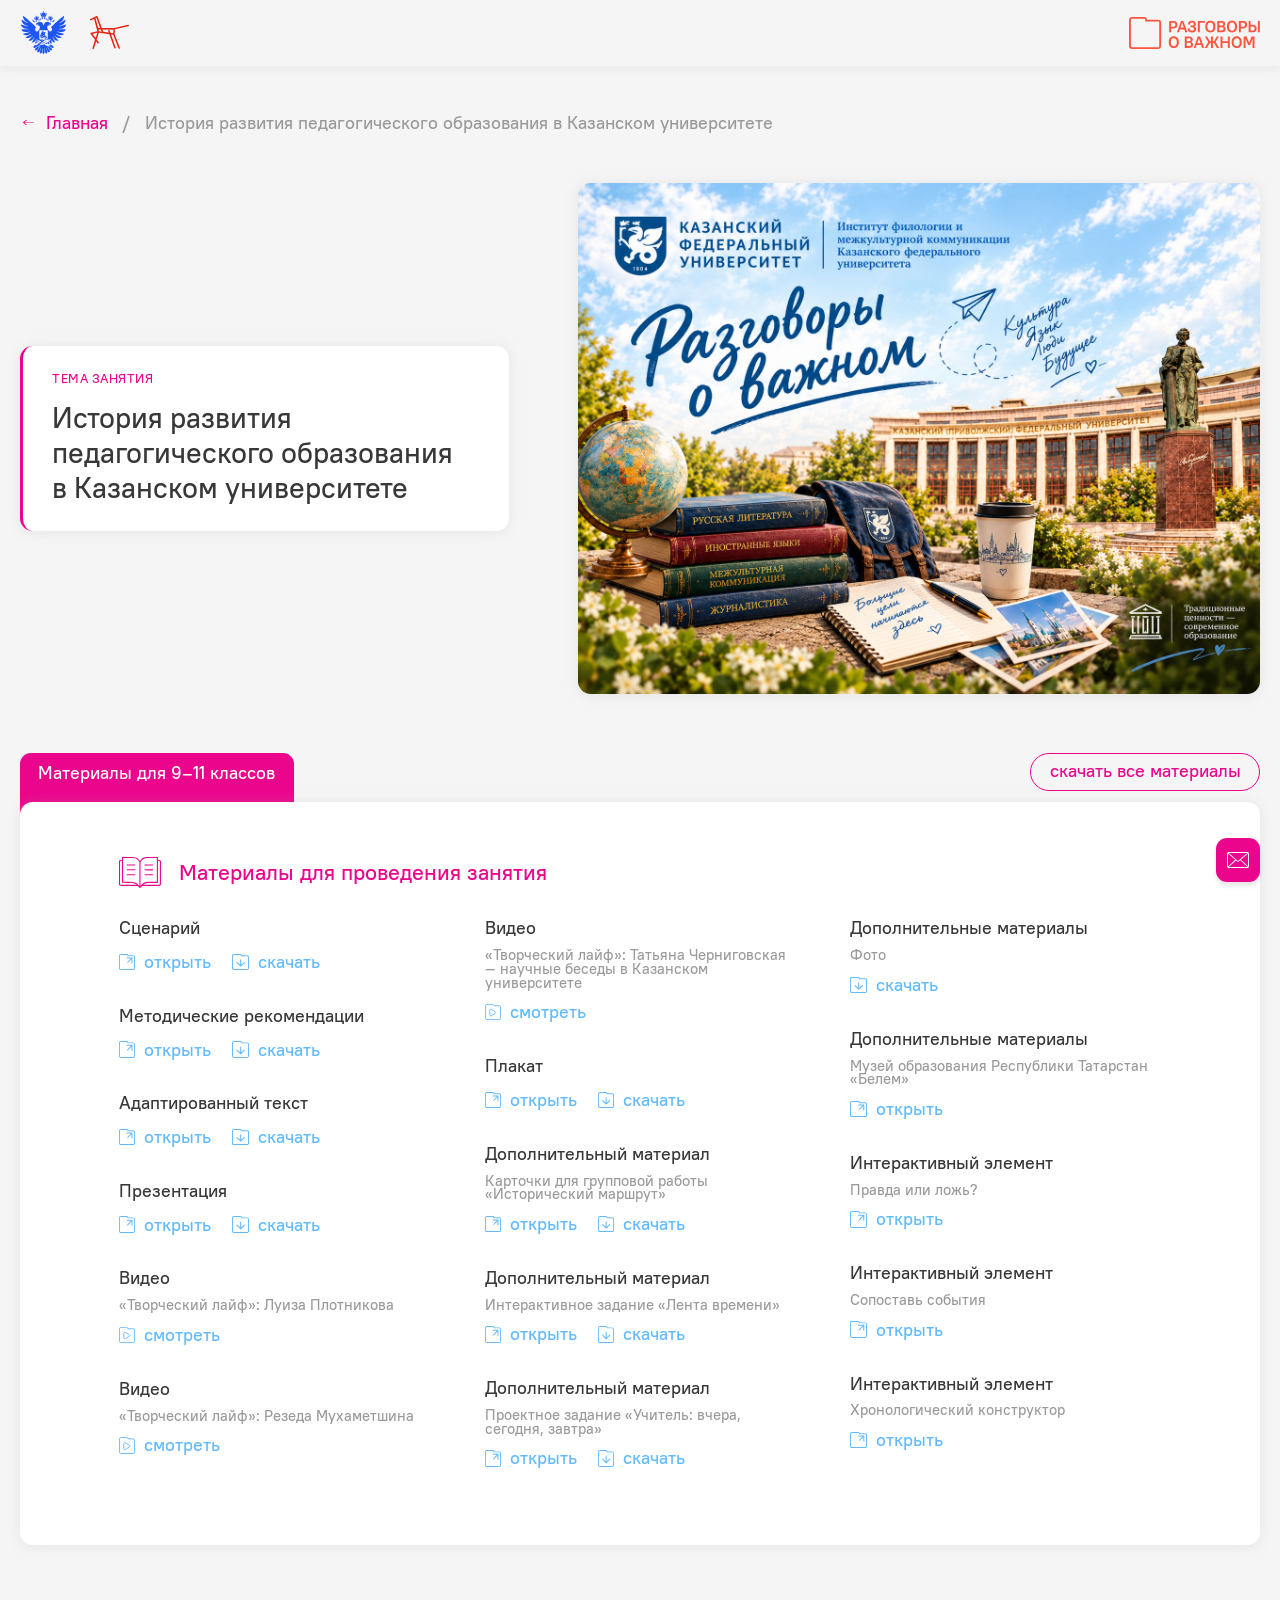
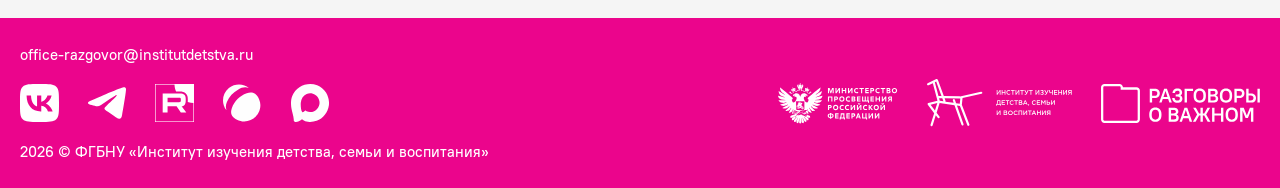
==== commit d5313d74: "Add three extra lesson materials with open and download links." ====
--- a/index.html
+++ b/index.html
@@ -135,6 +135,39 @@
           </div>
 
           <div class="material-item">
+            <strong>Дополнительный материал</strong>
+            <p>Карточки для групповой работы «Исторический маршрут»</p>
+            <a href="materials/extra-1.pdf" class="material-link" target="_blank" rel="noopener noreferrer">
+              <img src="img/icons/v2/icon_open.svg" alt=""> Открыть
+            </a>
+            <a href="materials/extra-1.pdf" class="material-link" download="Дополнительный материал 1.pdf">
+              <img src="img/icons/v2/icon_download.svg" alt=""> Скачать
+            </a>
+          </div>
+
+          <div class="material-item">
+            <strong>Дополнительный материал</strong>
+            <p>Интерактивное задание «Лента времени»</p>
+            <a href="materials/extra-2.pdf" class="material-link" target="_blank" rel="noopener noreferrer">
+              <img src="img/icons/v2/icon_open.svg" alt=""> Открыть
+            </a>
+            <a href="materials/extra-2.pdf" class="material-link" download="Дополнительный материал 2.pdf">
+              <img src="img/icons/v2/icon_download.svg" alt=""> Скачать
+            </a>
+          </div>
+
+          <div class="material-item">
+            <strong>Дополнительный материал</strong>
+            <p>Проектное задание «Учитель: вчера, сегодня, завтра»</p>
+            <a href="materials/extra-3.pdf" class="material-link" target="_blank" rel="noopener noreferrer">
+              <img src="img/icons/v2/icon_open.svg" alt=""> Открыть
+            </a>
+            <a href="materials/extra-3.pdf" class="material-link" download="Дополнительный материал 3.pdf">
+              <img src="img/icons/v2/icon_download.svg" alt=""> Скачать
+            </a>
+          </div>
+
+          <div class="material-item">
             <strong>Дополнительные материалы</strong>
             <p>Фото</p>
             <a href="materials/foto.zip" class="material-link" download="FOTO.zip">
